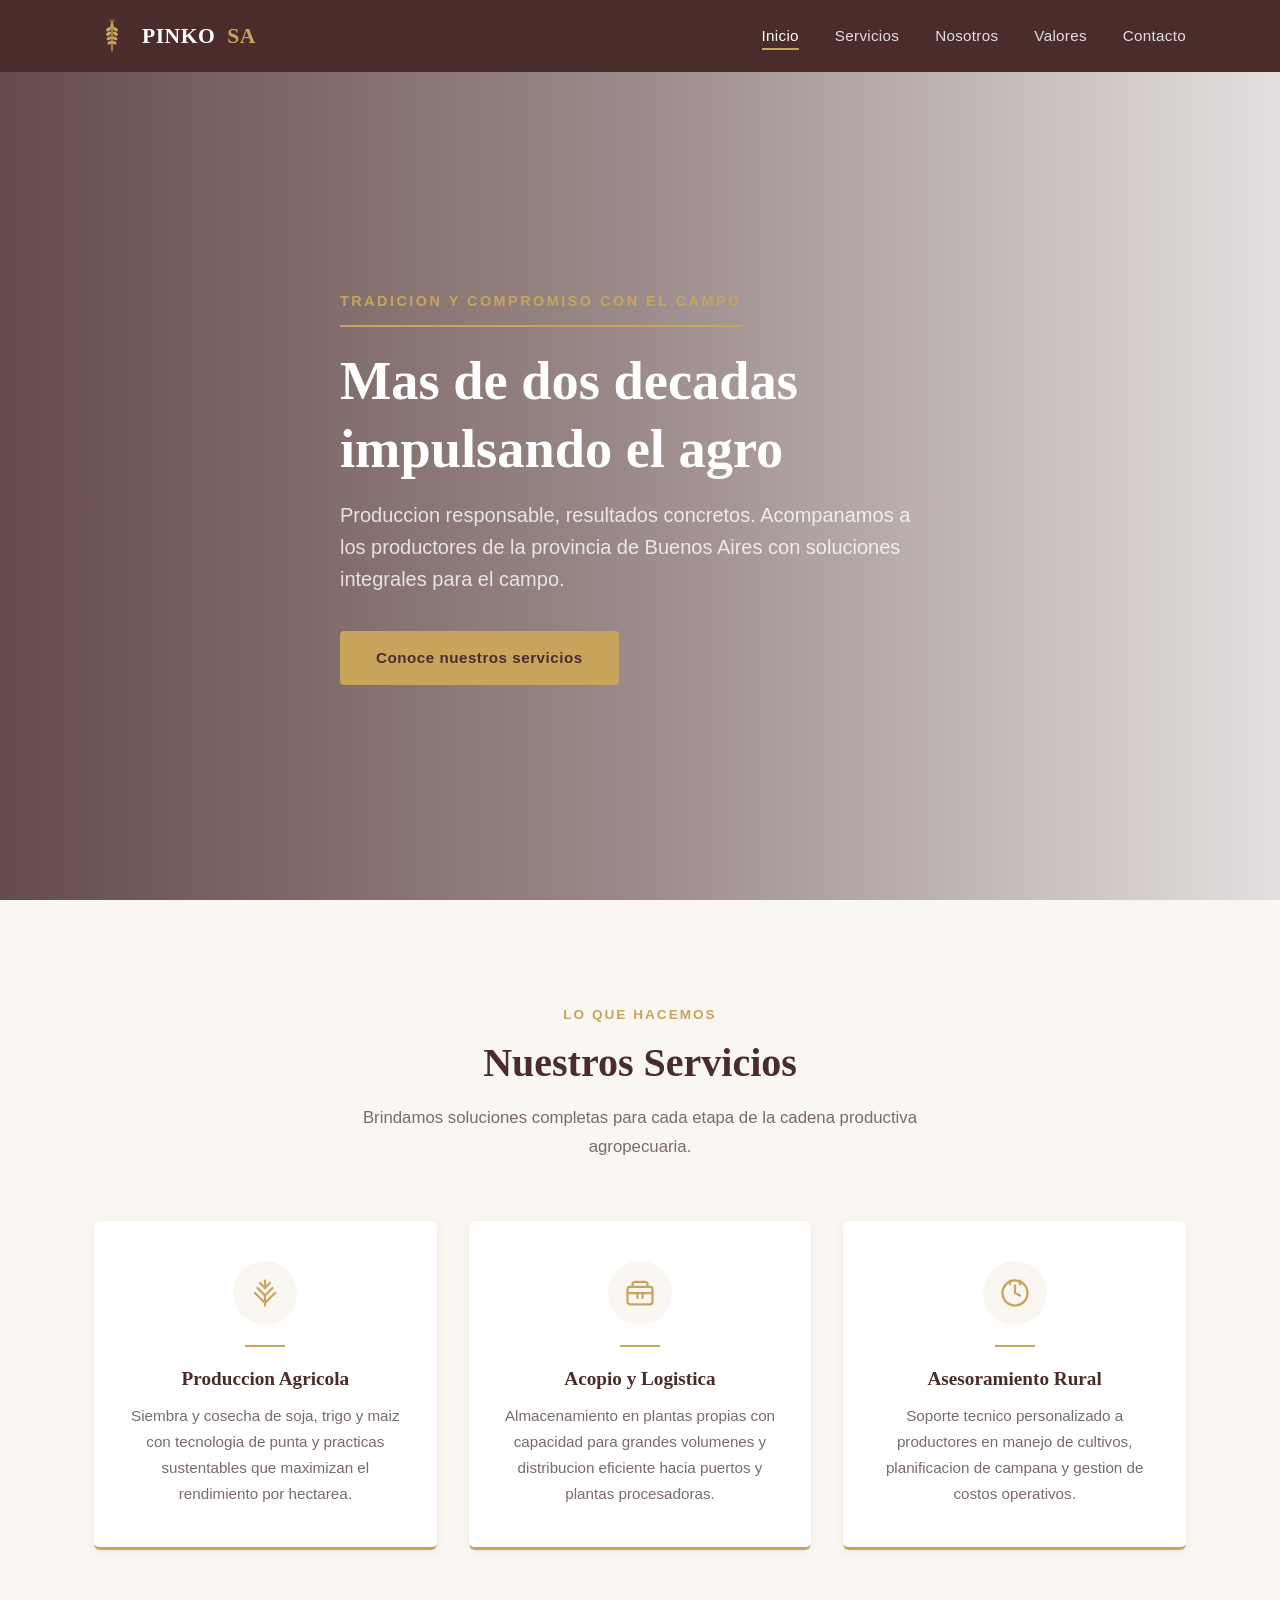
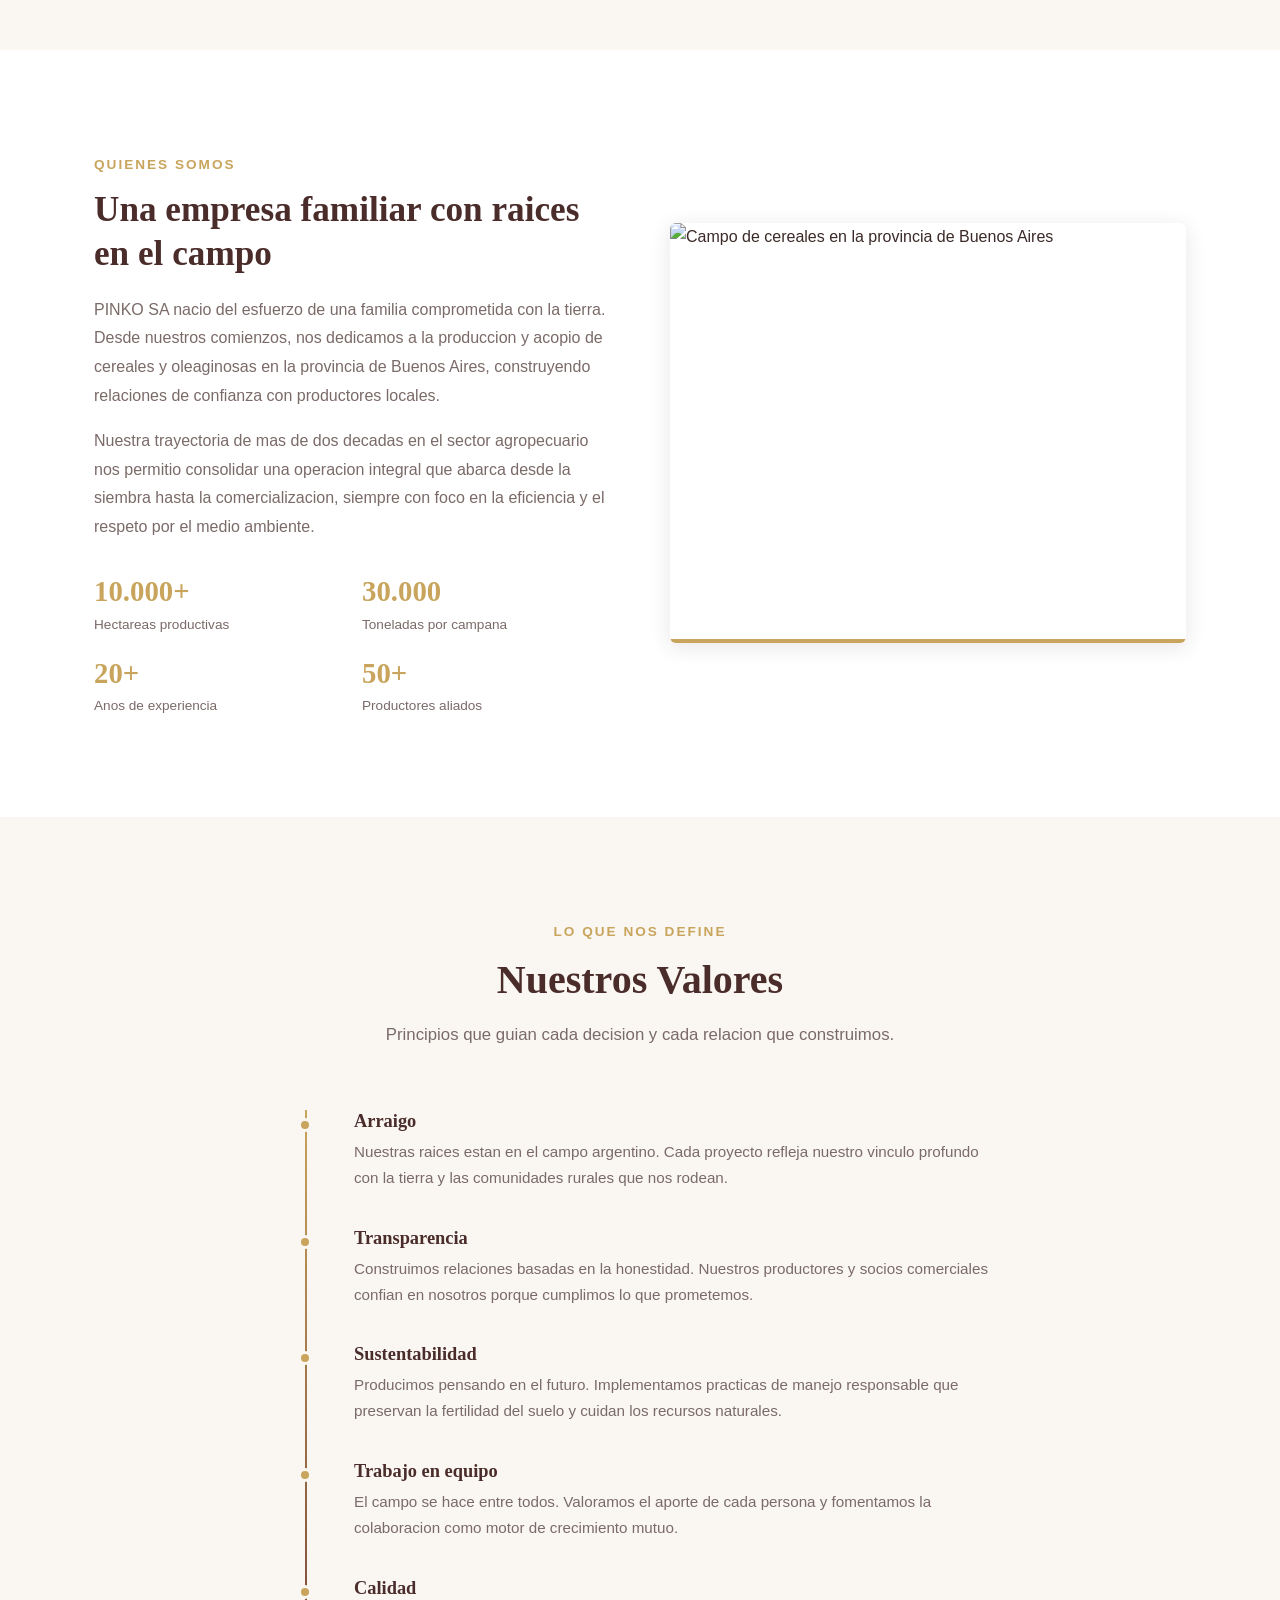
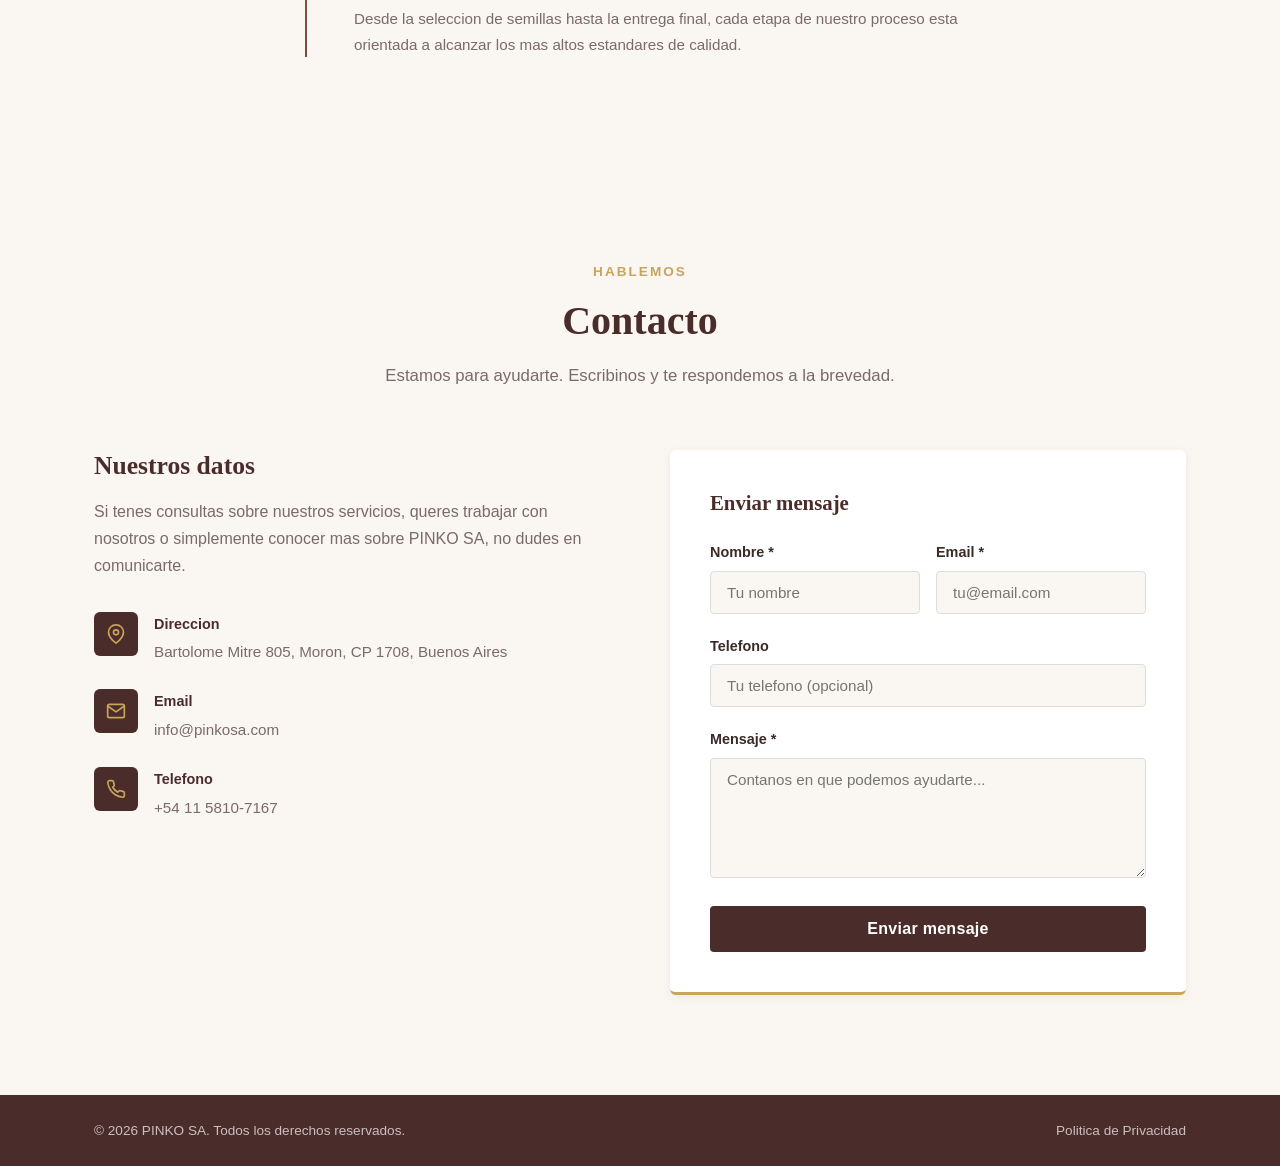
==== index.html @ e92233fa "Add files via upload" ====
<!DOCTYPE html>
<html lang="es">
<head>
  <meta charset="UTF-8">
  <meta name="viewport" content="width=device-width, initial-scale=1.0">
  <meta name="description" content="PINKO SA - Empresa agropecuaria argentina dedicada a la produccion y comercializacion de cereales y oleaginosas en la provincia de Buenos Aires.">
  <meta name="keywords" content="agropecuaria, cereales, oleaginosas, soja, trigo, maiz, acopio, produccion agricola, Buenos Aires">
  <title>PINKO SA | Tradicion y compromiso con el campo</title>
  <link rel="icon" type="image/svg+xml" href="favicon.svg">
  <link rel="stylesheet" href="styles.css">
</head>
<body>

  <!-- ========== NAVBAR ========== -->
  <nav class="navbar" role="navigation" aria-label="Navegacion principal">
    <div class="container">
      <a href="#inicio" class="navbar__logo">
        <img src="favicon.svg" alt="PINKO SA logo" width="36" height="36">
        PINKO<span>SA</span>
      </a>
      <ul class="navbar__links">
        <li><a href="#inicio">Inicio</a></li>
        <li><a href="#servicios">Servicios</a></li>
        <li><a href="#nosotros">Nosotros</a></li>
        <li><a href="#valores">Valores</a></li>
        <li><a href="#contacto">Contacto</a></li>
      </ul>
      <button class="hamburger" aria-label="Menu de navegacion" aria-expanded="false">
        <span></span>
        <span></span>
        <span></span>
      </button>
    </div>
  </nav>

  <!-- ========== HERO ========== -->
  <section class="hero" id="inicio">
    <div class="container">
      <div class="hero__content">
        <span class="hero__tagline">Tradicion y compromiso con el campo</span>
        <h1 class="hero__title">Mas de dos decadas impulsando el agro</h1>
        <p class="hero__subtitle">Produccion responsable, resultados concretos. Acompanamos a los productores de la provincia de Buenos Aires con soluciones integrales para el campo.</p>
        <a href="#servicios" class="hero__btn">Conoce nuestros servicios</a>
      </div>
    </div>
  </section>

  <!-- ========== SERVICIOS ========== -->
  <section class="section section--light" id="servicios">
    <div class="container">
      <div class="section__header">
        <span class="section__label">Lo que hacemos</span>
        <h2 class="section__title">Nuestros Servicios</h2>
        <p class="section__desc">Brindamos soluciones completas para cada etapa de la cadena productiva agropecuaria.</p>
      </div>
      <div class="services__grid">

        <!-- Servicio 1 -->
        <div class="service-card">
          <div class="service-card__icon">
            <svg viewBox="0 0 24 24">
              <path d="M12 2L12 8"/>
              <path d="M8 4C8 4 12 8 12 8C12 8 16 4 16 4"/>
              <path d="M6 8C6 8 12 14 12 14C12 14 18 8 18 8"/>
              <path d="M4 12C4 12 12 20 12 20C12 20 20 12 20 12"/>
              <line x1="12" y1="14" x2="12" y2="22"/>
            </svg>
          </div>
          <div class="service-card__divider"></div>
          <h3 class="service-card__title">Produccion Agricola</h3>
          <p class="service-card__text">Siembra y cosecha de soja, trigo y maiz con tecnologia de punta y practicas sustentables que maximizan el rendimiento por hectarea.</p>
        </div>

        <!-- Servicio 2 -->
        <div class="service-card">
          <div class="service-card__icon">
            <svg viewBox="0 0 24 24">
              <rect x="2" y="7" width="20" height="14" rx="2"/>
              <path d="M6 7V5a2 2 0 012-2h8a2 2 0 012 2v2"/>
              <path d="M2 12h20"/>
              <path d="M10 12v4"/>
              <path d="M14 12v4"/>
            </svg>
          </div>
          <div class="service-card__divider"></div>
          <h3 class="service-card__title">Acopio y Logistica</h3>
          <p class="service-card__text">Almacenamiento en plantas propias con capacidad para grandes volumenes y distribucion eficiente hacia puertos y plantas procesadoras.</p>
        </div>

        <!-- Servicio 3 -->
        <div class="service-card">
          <div class="service-card__icon">
            <svg viewBox="0 0 24 24">
              <circle cx="12" cy="12" r="10"/>
              <path d="M12 6v6l4 2"/>
              <path d="M8 2L8 5"/>
              <path d="M16 2L16 5"/>
            </svg>
          </div>
          <div class="service-card__divider"></div>
          <h3 class="service-card__title">Asesoramiento Rural</h3>
          <p class="service-card__text">Soporte tecnico personalizado a productores en manejo de cultivos, planificacion de campana y gestion de costos operativos.</p>
        </div>

      </div>
    </div>
  </section>

  <!-- ========== SOBRE NOSOTROS ========== -->
  <section class="section" id="nosotros">
    <div class="container">
      <div class="about__grid">
        <div class="about__text">
          <span class="section__label">Quienes somos</span>
          <h3>Una empresa familiar con raices en el campo</h3>
          <p>PINKO SA nacio del esfuerzo de una familia comprometida con la tierra. Desde nuestros comienzos, nos dedicamos a la produccion y acopio de cereales y oleaginosas en la provincia de Buenos Aires, construyendo relaciones de confianza con productores locales.</p>
          <p>Nuestra trayectoria de mas de dos decadas en el sector agropecuario nos permitio consolidar una operacion integral que abarca desde la siembra hasta la comercializacion, siempre con foco en la eficiencia y el respeto por el medio ambiente.</p>
          <div class="about__stats">
            <div class="about__stat">
              <div class="about__stat-number">10.000+</div>
              <div class="about__stat-label">Hectareas productivas</div>
            </div>
            <div class="about__stat">
              <div class="about__stat-number">30.000</div>
              <div class="about__stat-label">Toneladas por campana</div>
            </div>
            <div class="about__stat">
              <div class="about__stat-number">20+</div>
              <div class="about__stat-label">Anos de experiencia</div>
            </div>
            <div class="about__stat">
              <div class="about__stat-number">50+</div>
              <div class="about__stat-label">Productores aliados</div>
            </div>
          </div>
        </div>
        <div class="about__image">
          <img src="https://images.unsplash.com/photo-1625246333195-78d9c38ad449?w=800&q=80" alt="Campo de cereales en la provincia de Buenos Aires" loading="lazy">
        </div>
      </div>
    </div>
  </section>

  <!-- ========== VALORES ========== -->
  <section class="section section--light" id="valores">
    <div class="container">
      <div class="section__header">
        <span class="section__label">Lo que nos define</span>
        <h2 class="section__title">Nuestros Valores</h2>
        <p class="section__desc">Principios que guian cada decision y cada relacion que construimos.</p>
      </div>
      <div class="values__timeline">

        <div class="values__item">
          <h4 class="values__item-title">Arraigo</h4>
          <p class="values__item-text">Nuestras raices estan en el campo argentino. Cada proyecto refleja nuestro vinculo profundo con la tierra y las comunidades rurales que nos rodean.</p>
        </div>

        <div class="values__item">
          <h4 class="values__item-title">Transparencia</h4>
          <p class="values__item-text">Construimos relaciones basadas en la honestidad. Nuestros productores y socios comerciales confian en nosotros porque cumplimos lo que prometemos.</p>
        </div>

        <div class="values__item">
          <h4 class="values__item-title">Sustentabilidad</h4>
          <p class="values__item-text">Producimos pensando en el futuro. Implementamos practicas de manejo responsable que preservan la fertilidad del suelo y cuidan los recursos naturales.</p>
        </div>

        <div class="values__item">
          <h4 class="values__item-title">Trabajo en equipo</h4>
          <p class="values__item-text">El campo se hace entre todos. Valoramos el aporte de cada persona y fomentamos la colaboracion como motor de crecimiento mutuo.</p>
        </div>

        <div class="values__item">
          <h4 class="values__item-title">Calidad</h4>
          <p class="values__item-text">Desde la seleccion de semillas hasta la entrega final, cada etapa de nuestro proceso esta orientada a alcanzar los mas altos estandares de calidad.</p>
        </div>

      </div>
    </div>
  </section>

  <!-- ========== CONTACTO ========== -->
  <section class="section contact" id="contacto">
    <div class="container">
      <div class="section__header">
        <span class="section__label">Hablemos</span>
        <h2 class="section__title">Contacto</h2>
        <p class="section__desc">Estamos para ayudarte. Escribinos y te respondemos a la brevedad.</p>
      </div>
      <div class="contact__grid">

        <!-- Info de contacto -->
        <div class="contact__info fade-in">
          <h3>Nuestros datos</h3>
          <p>Si tenes consultas sobre nuestros servicios, queres trabajar con nosotros o simplemente conocer mas sobre PINKO SA, no dudes en comunicarte.</p>

          <div class="contact__detail">
            <div class="contact__detail-icon">
              <svg viewBox="0 0 24 24">
                <path d="M21 10c0 7-9 13-9 13S3 17 3 10a9 9 0 0118 0z"/>
                <circle cx="12" cy="10" r="3"/>
              </svg>
            </div>
            <div class="contact__detail-text">
              <strong>Direccion</strong>
              <span>Bartolome Mitre 805, Moron, CP 1708, Buenos Aires</span>
            </div>
          </div>

          <div class="contact__detail">
            <div class="contact__detail-icon">
              <svg viewBox="0 0 24 24">
                <path d="M4 4h16c1.1 0 2 .9 2 2v12c0 1.1-.9 2-2 2H4c-1.1 0-2-.9-2-2V6c0-1.1.9-2 2-2z"/>
                <polyline points="22,6 12,13 2,6"/>
              </svg>
            </div>
            <div class="contact__detail-text">
              <strong>Email</strong>
              <a href="mailto:info@pinkosa.com">info@pinkosa.com</a>
            </div>
          </div>

          <div class="contact__detail">
            <div class="contact__detail-icon">
              <svg viewBox="0 0 24 24">
                <path d="M22 16.92v3a2 2 0 01-2.18 2 19.79 19.79 0 01-8.63-3.07 19.5 19.5 0 01-6-6 19.79 19.79 0 01-3.07-8.67A2 2 0 014.11 2h3a2 2 0 012 1.72c.127.96.361 1.903.7 2.81a2 2 0 01-.45 2.11L8.09 9.91a16 16 0 006 6l1.27-1.27a2 2 0 012.11-.45c.907.339 1.85.573 2.81.7A2 2 0 0122 16.92z"/>
              </svg>
            </div>
            <div class="contact__detail-text">
              <strong>Telefono</strong>
              <a href="tel:+541158107167">+54 11 5810-7167</a>
            </div>
          </div>
        </div>

        <!-- Formulario -->
        <div class="contact__form-wrapper fade-in">
          <h3>Enviar mensaje</h3>
          <form id="contactForm" novalidate>
            <div class="form__row">
              <div class="form__group">
                <label for="nombre">Nombre *</label>
                <input type="text" id="nombre" name="nombre" placeholder="Tu nombre" required>
              </div>
              <div class="form__group">
                <label for="email">Email *</label>
                <input type="email" id="email" name="email" placeholder="tu@email.com" required>
              </div>
            </div>
            <div class="form__group">
              <label for="telefono">Telefono</label>
              <input type="tel" id="telefono" name="telefono" placeholder="Tu telefono (opcional)">
            </div>
            <div class="form__group">
              <label for="mensaje">Mensaje *</label>
              <textarea id="mensaje" name="mensaje" placeholder="Contanos en que podemos ayudarte..." required></textarea>
            </div>
            <button type="submit" class="form__submit">Enviar mensaje</button>
          </form>
        </div>

      </div>
    </div>
  </section>

  <!-- ========== FOOTER ========== -->
  <footer class="footer">
    <div class="container">
      <p class="footer__copy">&copy; 2026 PINKO SA. Todos los derechos reservados.</p>
      <a href="politica-privacidad.html" class="footer__link">Politica de Privacidad</a>
    </div>
  </footer>

  <script src="script.js"></script>
</body>
</html>
---- styles.css ----
/* =============================================
   PINKO SA - Estilos principales
   Empresa agropecuaria argentina
   ============================================= */

/* --- Variables y Reset --- */
:root {
  --primary: #4a2c2a;
  --secondary: #7a4a3a;
  --accent: #c8a45c;
  --accent-hover: #d4b76a;
  --bg-light: #faf7f2;
  --bg-white: #ffffff;
  --text-dark: #3a2a28;
  --text-gray: #7a6a68;
  --radius: 6px;
  --radius-btn: 4px;
  --shadow-sm: 0 2px 8px rgba(74, 44, 42, 0.08);
  --shadow-md: 0 4px 20px rgba(74, 44, 42, 0.12);
  --shadow-lg: 0 8px 32px rgba(74, 44, 42, 0.16);
  --transition: 0.3s ease;
}

*,
*::before,
*::after {
  margin: 0;
  padding: 0;
  box-sizing: border-box;
}

html {
  scroll-behavior: smooth;
  font-size: 16px;
}

body {
  font-family: 'Segoe UI', Tahoma, Geneva, Verdana, sans-serif;
  color: var(--text-dark);
  background: var(--bg-white);
  line-height: 1.7;
  overflow-x: hidden;
}

h1, h2, h3, h4, h5, h6 {
  font-family: Georgia, 'Times New Roman', Times, serif;
  font-weight: 700;
  line-height: 1.25;
}

a {
  text-decoration: none;
  color: inherit;
  transition: color var(--transition);
}

ul {
  list-style: none;
}

img {
  max-width: 100%;
  height: auto;
  display: block;
}

.container {
  max-width: 1140px;
  margin: 0 auto;
  padding: 0 24px;
}

/* --- Navbar --- */
.navbar {
  position: fixed;
  top: 0;
  left: 0;
  width: 100%;
  z-index: 1000;
  background: var(--primary);
  padding: 0 0;
  transition: box-shadow var(--transition), padding var(--transition);
}

.navbar.scrolled {
  box-shadow: var(--shadow-md);
  padding: 0;
}

.navbar .container {
  display: flex;
  align-items: center;
  justify-content: space-between;
  height: 72px;
}

.navbar__logo {
  display: flex;
  align-items: center;
  gap: 12px;
  font-family: Georgia, 'Times New Roman', Times, serif;
  font-size: 1.35rem;
  font-weight: 700;
  color: #fff;
  letter-spacing: 0.5px;
}

.navbar__logo img {
  width: 36px;
  height: 36px;
}

.navbar__logo span {
  color: var(--accent);
}

.navbar__links {
  display: flex;
  align-items: center;
  gap: 36px;
}

.navbar__links a {
  color: rgba(255, 255, 255, 0.85);
  font-size: 0.95rem;
  font-weight: 500;
  letter-spacing: 0.3px;
  position: relative;
  padding: 4px 0;
  transition: color var(--transition);
}

.navbar__links a::after {
  content: '';
  position: absolute;
  bottom: -2px;
  left: 0;
  width: 0;
  height: 2px;
  background: var(--accent);
  transition: width var(--transition);
}

.navbar__links a:hover,
.navbar__links a.active {
  color: #fff;
}

.navbar__links a:hover::after,
.navbar__links a.active::after {
  width: 100%;
}

.hamburger {
  display: none;
  flex-direction: column;
  gap: 5px;
  cursor: pointer;
  padding: 8px;
  background: none;
  border: none;
}

.hamburger span {
  display: block;
  width: 26px;
  height: 2.5px;
  background: #fff;
  border-radius: 2px;
  transition: transform var(--transition), opacity var(--transition);
}

.hamburger.active span:nth-child(1) {
  transform: rotate(45deg) translate(5px, 5px);
}

.hamburger.active span:nth-child(2) {
  opacity: 0;
}

.hamburger.active span:nth-child(3) {
  transform: rotate(-45deg) translate(6px, -6px);
}

/* --- Hero --- */
.hero {
  position: relative;
  min-height: 100vh;
  display: flex;
  align-items: center;
  background-image: url('https://images.unsplash.com/photo-1500382017468-9049fed747ef?w=1920&q=80');
  background-size: cover;
  background-position: center;
  background-repeat: no-repeat;
}

.hero::before {
  content: '';
  position: absolute;
  inset: 0;
  background: linear-gradient(
    to right,
    rgba(74, 44, 42, 0.85) 0%,
    rgba(74, 44, 42, 0.55) 50%,
    rgba(74, 44, 42, 0.15) 100%
  );
}

.hero__content {
  position: relative;
  z-index: 2;
  max-width: 600px;
  padding-top: 72px;
}

.hero__tagline {
  display: inline-block;
  font-size: 0.9rem;
  font-weight: 600;
  color: var(--accent);
  text-transform: uppercase;
  letter-spacing: 2.5px;
  margin-bottom: 20px;
  padding-bottom: 12px;
  border-bottom: 2px solid var(--accent);
}

.hero__title {
  font-size: clamp(2.2rem, 5vw, 3.4rem);
  color: #fff;
  margin-bottom: 16px;
}

.hero__subtitle {
  font-size: clamp(1.05rem, 2vw, 1.25rem);
  color: rgba(255, 255, 255, 0.8);
  margin-bottom: 36px;
  font-weight: 400;
  line-height: 1.6;
}

.hero__btn {
  display: inline-block;
  padding: 14px 36px;
  background: var(--accent);
  color: var(--primary);
  font-weight: 700;
  font-size: 0.95rem;
  border-radius: var(--radius-btn);
  letter-spacing: 0.5px;
  transition: background var(--transition), transform var(--transition);
}

.hero__btn:hover {
  background: var(--accent-hover);
  transform: translateY(-2px);
}

/* --- Section common --- */
.section {
  padding: 100px 0;
}

.section--light {
  background: var(--bg-light);
}

.section__header {
  text-align: center;
  margin-bottom: 60px;
}

.section__label {
  display: inline-block;
  font-size: 0.85rem;
  font-weight: 600;
  color: var(--accent);
  text-transform: uppercase;
  letter-spacing: 2px;
  margin-bottom: 12px;
}

.section__title {
  font-size: clamp(1.8rem, 3.5vw, 2.5rem);
  color: var(--primary);
  margin-bottom: 16px;
}

.section__desc {
  max-width: 600px;
  margin: 0 auto;
  color: var(--text-gray);
  font-size: 1.05rem;
}

/* --- Servicios (3 columnas) --- */
.services__grid {
  display: grid;
  grid-template-columns: repeat(3, 1fr);
  gap: 32px;
}

.service-card {
  background: var(--bg-white);
  padding: 40px 32px;
  border-radius: var(--radius);
  border-bottom: 3px solid var(--accent);
  box-shadow: var(--shadow-sm);
  text-align: center;
  transition: transform var(--transition), box-shadow var(--transition);
  opacity: 0;
  transform: translateY(30px);
}

.service-card.visible {
  opacity: 1;
  transform: translateY(0);
  transition: opacity 0.6s ease, transform 0.6s ease, box-shadow var(--transition);
}

.service-card:nth-child(2).visible {
  transition-delay: 0.15s;
}

.service-card:nth-child(3).visible {
  transition-delay: 0.3s;
}

.service-card:hover {
  transform: translateY(-6px);
  box-shadow: var(--shadow-lg);
}

.service-card__icon {
  width: 64px;
  height: 64px;
  margin: 0 auto 20px;
  display: flex;
  align-items: center;
  justify-content: center;
  background: var(--bg-light);
  border-radius: 50%;
  color: var(--accent);
}

.service-card__icon svg {
  width: 30px;
  height: 30px;
  stroke: var(--accent);
  fill: none;
  stroke-width: 1.8;
  stroke-linecap: round;
  stroke-linejoin: round;
}

.service-card__divider {
  width: 40px;
  height: 2px;
  background: var(--accent);
  margin: 0 auto 20px;
}

.service-card__title {
  font-size: 1.2rem;
  color: var(--primary);
  margin-bottom: 12px;
}

.service-card__text {
  color: var(--text-gray);
  font-size: 0.95rem;
  line-height: 1.7;
}

/* --- Sobre Nosotros (2 columnas) --- */
.about__grid {
  display: grid;
  grid-template-columns: 1fr 1fr;
  gap: 60px;
  align-items: center;
}

.about__text h3 {
  font-size: clamp(1.6rem, 3vw, 2.2rem);
  color: var(--primary);
  margin-bottom: 20px;
}

.about__text p {
  color: var(--text-gray);
  margin-bottom: 16px;
  font-size: 1rem;
  line-height: 1.8;
}

.about__stats {
  display: grid;
  grid-template-columns: 1fr 1fr;
  gap: 20px;
  margin-top: 32px;
}

.about__stat {
  opacity: 0;
  transform: translateY(20px);
}

.about__stat.visible {
  opacity: 1;
  transform: translateY(0);
  transition: opacity 0.5s ease, transform 0.5s ease;
}

.about__stat-number {
  font-family: Georgia, 'Times New Roman', Times, serif;
  font-size: 1.8rem;
  font-weight: 700;
  color: var(--accent);
  line-height: 1.2;
}

.about__stat-label {
  font-size: 0.85rem;
  color: var(--text-gray);
  margin-top: 4px;
}

.about__image {
  position: relative;
  border-radius: var(--radius);
  overflow: hidden;
  box-shadow: var(--shadow-md);
  opacity: 0;
  transform: translateX(30px);
}

.about__image.visible {
  opacity: 1;
  transform: translateX(0);
  transition: opacity 0.7s ease, transform 0.7s ease;
}

.about__image img {
  width: 100%;
  height: 420px;
  object-fit: cover;
}

.about__image::after {
  content: '';
  position: absolute;
  bottom: 0;
  left: 0;
  right: 0;
  height: 4px;
  background: var(--accent);
}

/* --- Valores (timeline vertical) --- */
.values__timeline {
  position: relative;
  max-width: 700px;
  margin: 0 auto;
  padding-left: 40px;
}

.values__timeline::before {
  content: '';
  position: absolute;
  left: 15px;
  top: 0;
  bottom: 0;
  width: 2px;
  background: linear-gradient(to bottom, var(--accent), var(--secondary));
}

.values__item {
  position: relative;
  margin-bottom: 36px;
  padding-left: 24px;
  opacity: 0;
  transform: translateX(-20px);
}

.values__item.visible {
  opacity: 1;
  transform: translateX(0);
  transition: opacity 0.5s ease, transform 0.5s ease;
}

.values__item:last-child {
  margin-bottom: 0;
}

.values__item::before {
  content: '';
  position: absolute;
  left: -32px;
  top: 8px;
  width: 14px;
  height: 14px;
  background: var(--accent);
  border: 3px solid var(--bg-light);
  border-radius: 50%;
  z-index: 1;
}

.values__item-title {
  font-size: 1.15rem;
  color: var(--primary);
  margin-bottom: 6px;
}

.values__item-text {
  color: var(--text-gray);
  font-size: 0.95rem;
  line-height: 1.7;
}

/* --- Contacto (2 columnas: info + form) --- */
.contact {
  background: var(--bg-light);
}

.contact__grid {
  display: grid;
  grid-template-columns: 1fr 1fr;
  gap: 60px;
  align-items: start;
}

.contact__info h3 {
  font-size: 1.6rem;
  color: var(--primary);
  margin-bottom: 16px;
}

.contact__info > p {
  color: var(--text-gray);
  margin-bottom: 32px;
  line-height: 1.7;
}

.contact__detail {
  display: flex;
  align-items: flex-start;
  gap: 16px;
  margin-bottom: 24px;
}

.contact__detail-icon {
  flex-shrink: 0;
  width: 44px;
  height: 44px;
  display: flex;
  align-items: center;
  justify-content: center;
  background: var(--primary);
  border-radius: var(--radius);
  color: var(--accent);
}

.contact__detail-icon svg {
  width: 20px;
  height: 20px;
  stroke: var(--accent);
  fill: none;
  stroke-width: 2;
  stroke-linecap: round;
  stroke-linejoin: round;
}

.contact__detail-text strong {
  display: block;
  font-size: 0.9rem;
  color: var(--primary);
  margin-bottom: 2px;
}

.contact__detail-text span,
.contact__detail-text a {
  font-size: 0.95rem;
  color: var(--text-gray);
}

.contact__detail-text a:hover {
  color: var(--accent);
}

.contact__form-wrapper {
  background: var(--bg-white);
  padding: 40px;
  border-radius: var(--radius);
  box-shadow: var(--shadow-sm);
  border-bottom: 3px solid var(--accent);
}

.contact__form-wrapper h3 {
  font-size: 1.3rem;
  color: var(--primary);
  margin-bottom: 24px;
}

.form__group {
  margin-bottom: 20px;
}

.form__group label {
  display: block;
  font-size: 0.9rem;
  font-weight: 600;
  color: var(--text-dark);
  margin-bottom: 6px;
}

.form__group input,
.form__group textarea {
  width: 100%;
  padding: 12px 16px;
  border: 1px solid #ddd;
  border-radius: var(--radius-btn);
  font-family: inherit;
  font-size: 0.95rem;
  color: var(--text-dark);
  background: var(--bg-light);
  transition: border-color var(--transition), box-shadow var(--transition);
}

.form__group input:focus,
.form__group textarea:focus {
  outline: none;
  border-color: var(--accent);
  box-shadow: 0 0 0 3px rgba(200, 164, 92, 0.15);
}

.form__group textarea {
  resize: vertical;
  min-height: 120px;
}

.form__row {
  display: grid;
  grid-template-columns: 1fr 1fr;
  gap: 16px;
}

.form__submit {
  display: inline-block;
  width: 100%;
  padding: 14px 32px;
  background: var(--primary);
  color: #fff;
  border: none;
  border-radius: var(--radius-btn);
  font-family: inherit;
  font-size: 1rem;
  font-weight: 600;
  cursor: pointer;
  letter-spacing: 0.3px;
  transition: background var(--transition), transform var(--transition);
}

.form__submit:hover {
  background: var(--secondary);
  transform: translateY(-2px);
}

.form__message {
  margin-top: 16px;
  padding: 12px 16px;
  border-radius: var(--radius-btn);
  font-size: 0.9rem;
  display: none;
}

.form__message--success {
  display: block;
  background: #e8f5e9;
  color: #2e7d32;
  border: 1px solid #c8e6c9;
}

.form__message--error {
  display: block;
  background: #fbe9e7;
  color: #c62828;
  border: 1px solid #ffccbc;
}

/* --- Footer --- */
.footer {
  background: var(--primary);
  padding: 24px 0;
}

.footer .container {
  display: flex;
  align-items: center;
  justify-content: space-between;
}

.footer__copy {
  color: rgba(255, 255, 255, 0.7);
  font-size: 0.85rem;
}

.footer__link {
  color: rgba(255, 255, 255, 0.7);
  font-size: 0.85rem;
  transition: color var(--transition);
}

.footer__link:hover {
  color: var(--accent);
}

/* --- Animations --- */
.fade-in {
  opacity: 0;
  transform: translateY(25px);
  transition: opacity 0.6s ease, transform 0.6s ease;
}

.fade-in.visible {
  opacity: 1;
  transform: translateY(0);
}

/* --- Responsive --- */
@media (max-width: 992px) {
  .services__grid {
    grid-template-columns: repeat(2, 1fr);
  }

  .about__grid {
    grid-template-columns: 1fr;
    gap: 40px;
  }

  .about__image {
    order: -1;
  }

  .about__image img {
    height: 320px;
  }

  .contact__grid {
    grid-template-columns: 1fr;
    gap: 40px;
  }
}

@media (max-width: 768px) {
  .navbar__links {
    position: fixed;
    top: 72px;
    left: 0;
    width: 100%;
    background: var(--primary);
    flex-direction: column;
    align-items: center;
    gap: 0;
    padding: 0;
    max-height: 0;
    overflow: hidden;
    transition: max-height 0.4s ease, padding 0.3s ease;
    box-shadow: var(--shadow-md);
  }

  .navbar__links.open {
    max-height: 300px;
    padding: 16px 0;
  }

  .navbar__links a {
    display: block;
    padding: 14px 24px;
    width: 100%;
    text-align: center;
    font-size: 1rem;
  }

  .navbar__links a::after {
    display: none;
  }

  .hamburger {
    display: flex;
  }

  .hero__content {
    padding-top: 100px;
    padding-right: 16px;
  }

  .hero__title {
    font-size: 2rem;
  }

  .services__grid {
    grid-template-columns: 1fr;
    gap: 24px;
  }

  .about__stats {
    grid-template-columns: 1fr 1fr;
    gap: 16px;
  }

  .values__timeline {
    padding-left: 32px;
  }

  .form__row {
    grid-template-columns: 1fr;
  }

  .footer .container {
    flex-direction: column;
    gap: 8px;
    text-align: center;
  }

  .section {
    padding: 70px 0;
  }
}

@media (max-width: 480px) {
  .hero {
    min-height: 90vh;
  }

  .about__stats {
    grid-template-columns: 1fr;
  }

  .contact__form-wrapper {
    padding: 24px;
  }
}
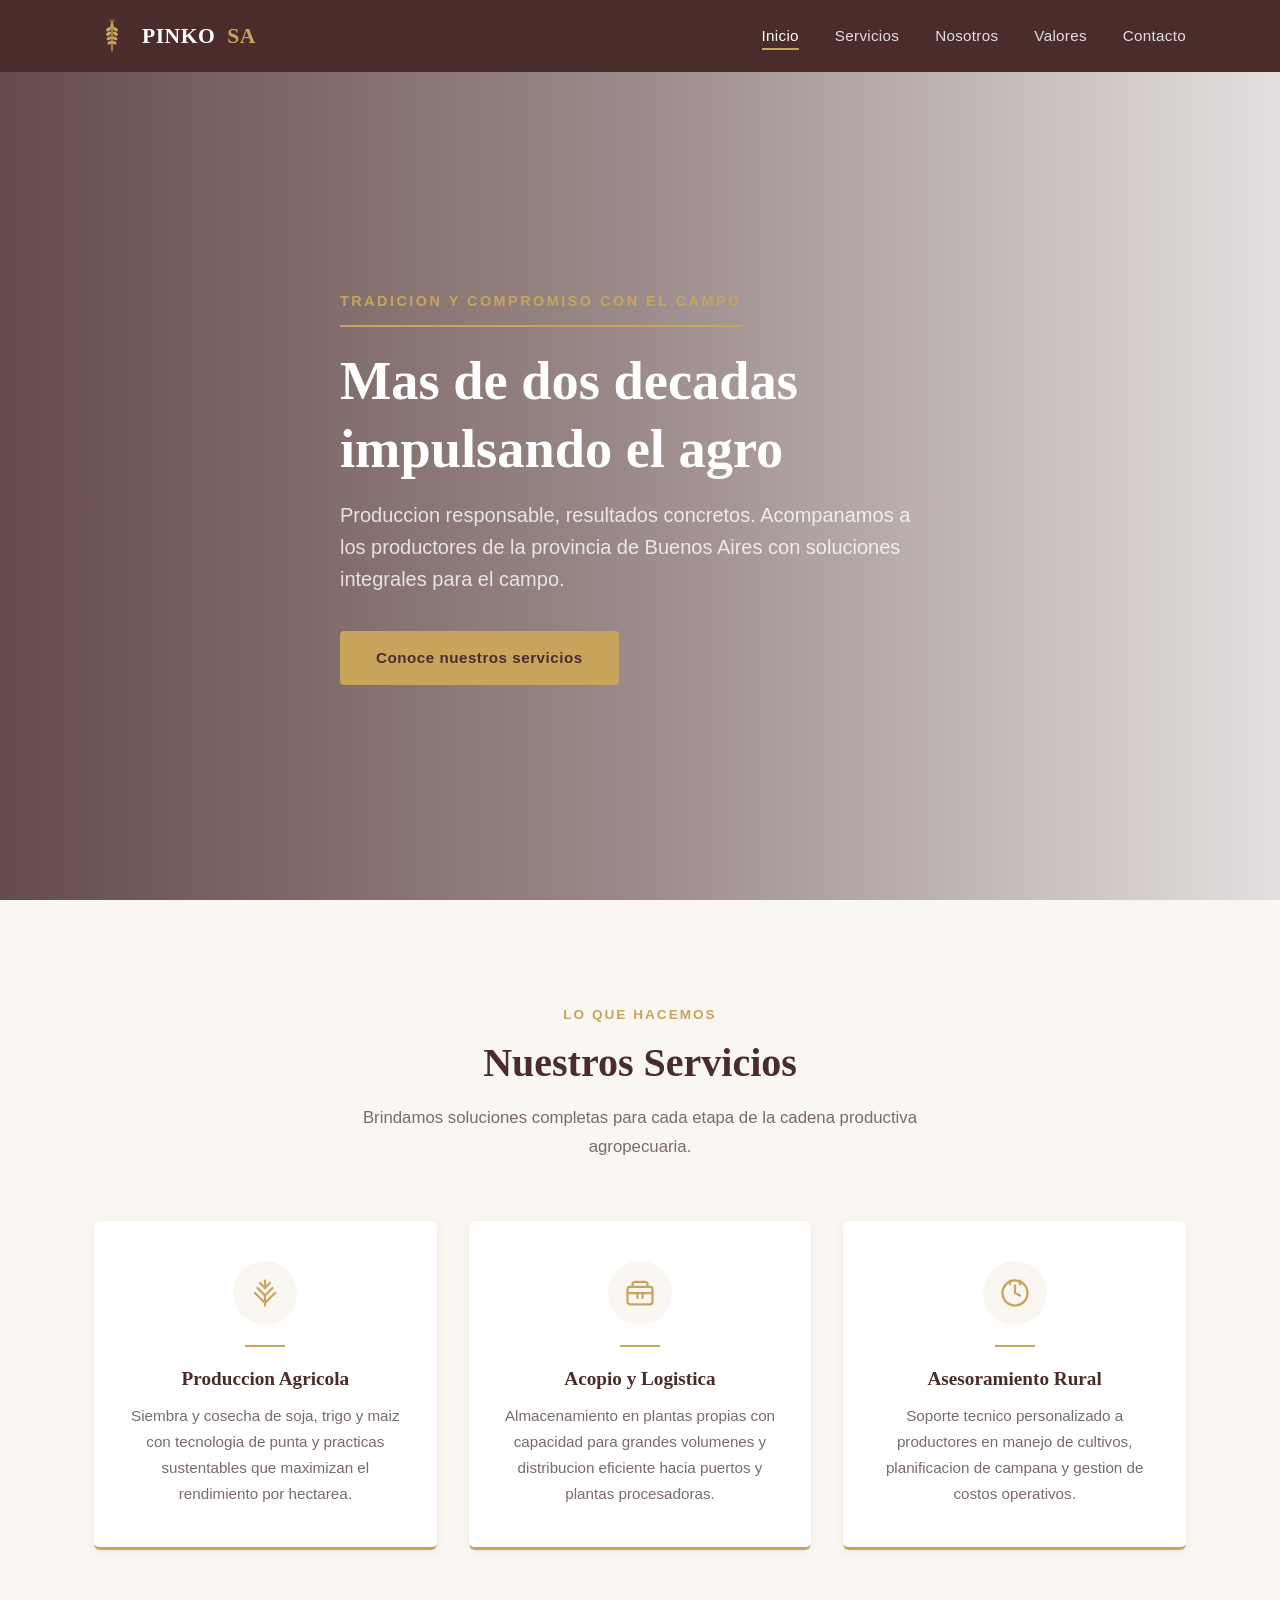
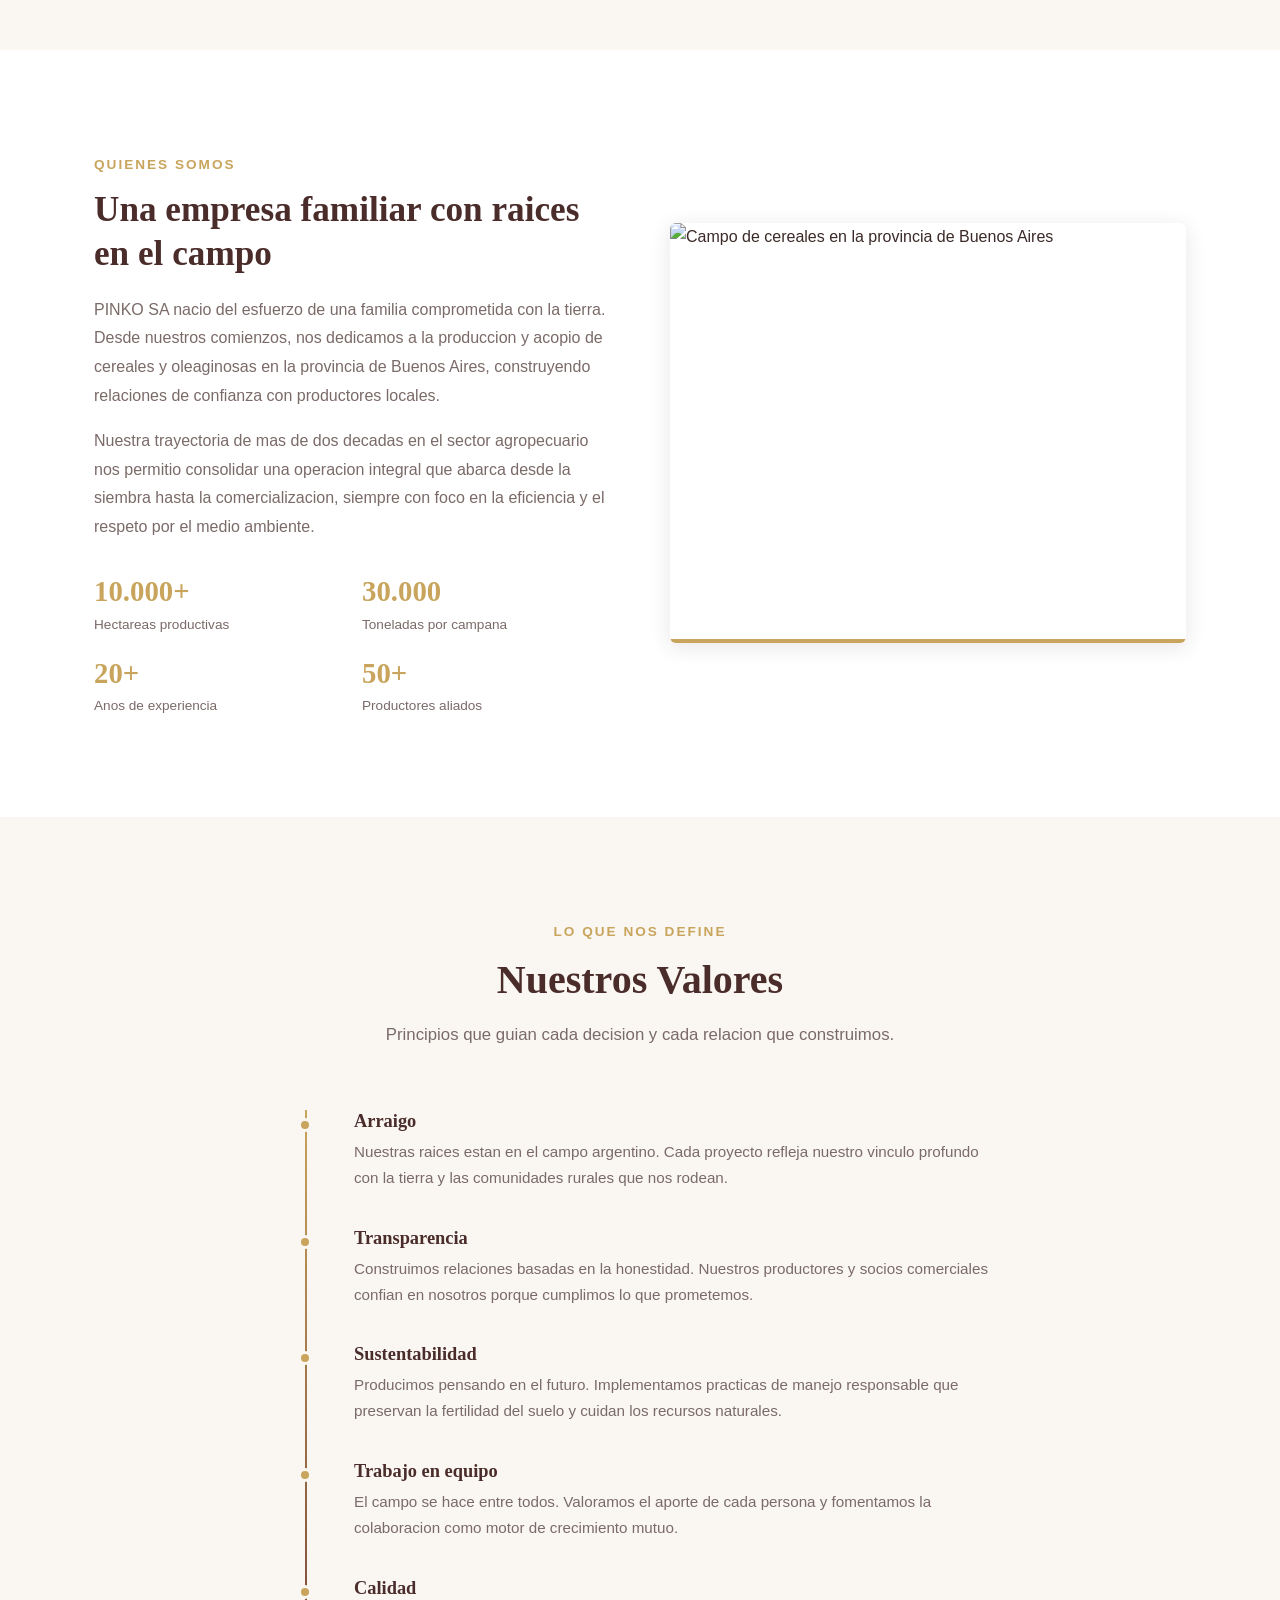
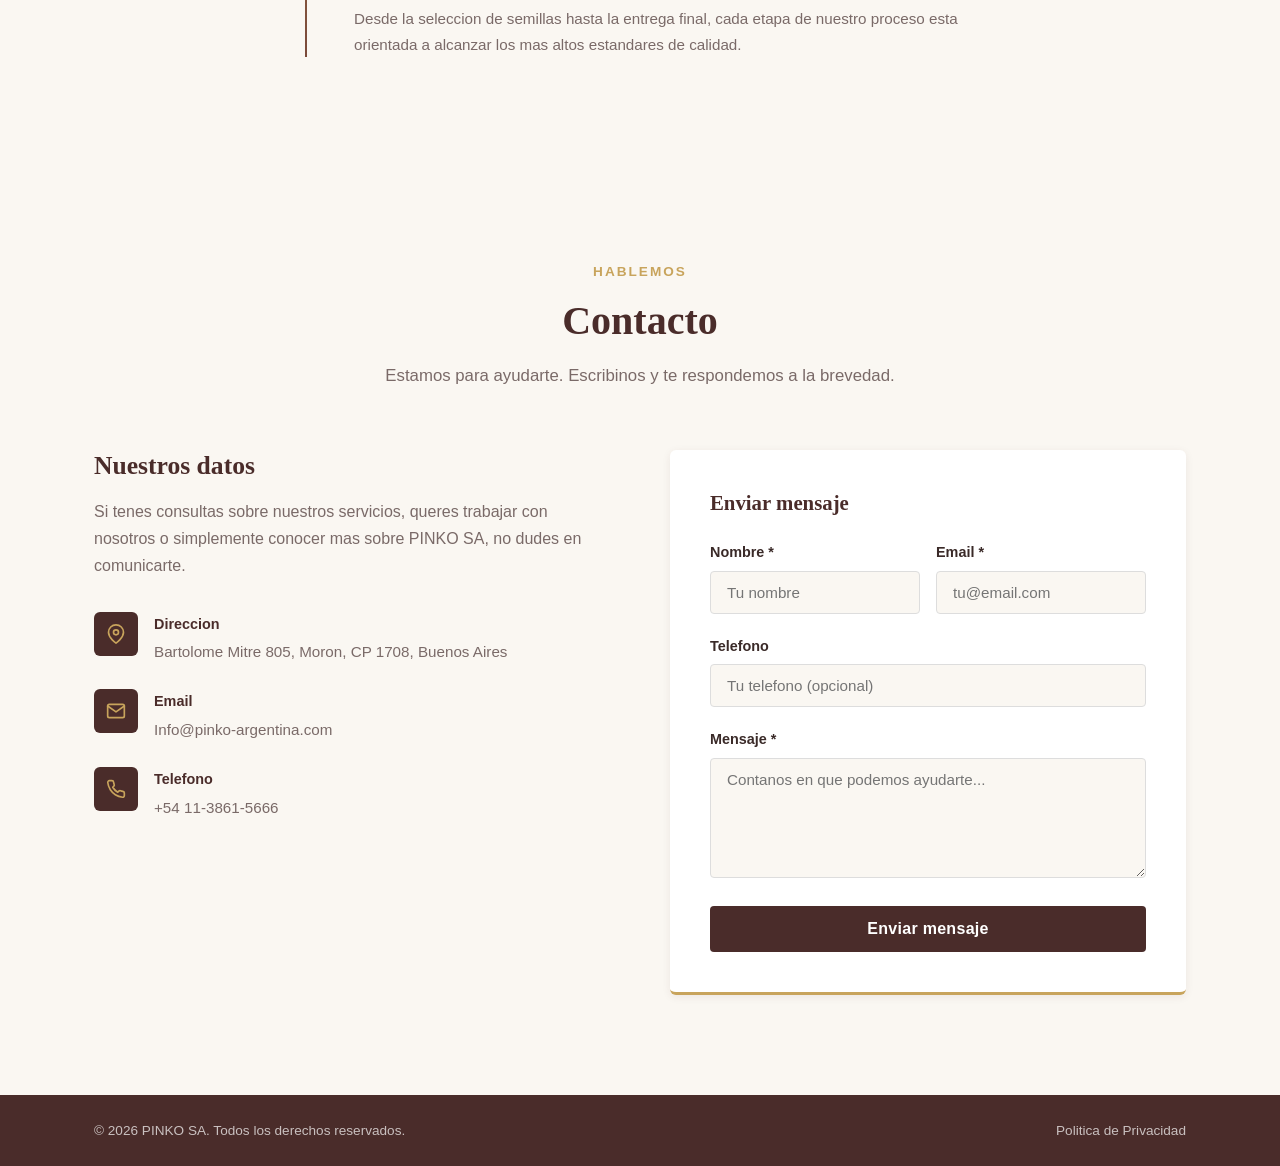
==== commit 6cc5b7f1: "Add files via upload" ====
--- a/index.html
+++ b/index.html
@@ -217,7 +217,7 @@
             </div>
             <div class="contact__detail-text">
               <strong>Email</strong>
-              <a href="mailto:info@pinkosa.com">info@pinkosa.com</a>
+              <a href="mailto:Info@pinko-argentina.com">Info@pinko-argentina.com</a>
             </div>
           </div>
 
@@ -229,7 +229,7 @@
             </div>
             <div class="contact__detail-text">
               <strong>Telefono</strong>
-              <a href="tel:+541158107167">+54 11 5810-7167</a>
+              <a href="tel:+541138615666">+54 11-3861-5666</a>
             </div>
           </div>
         </div>
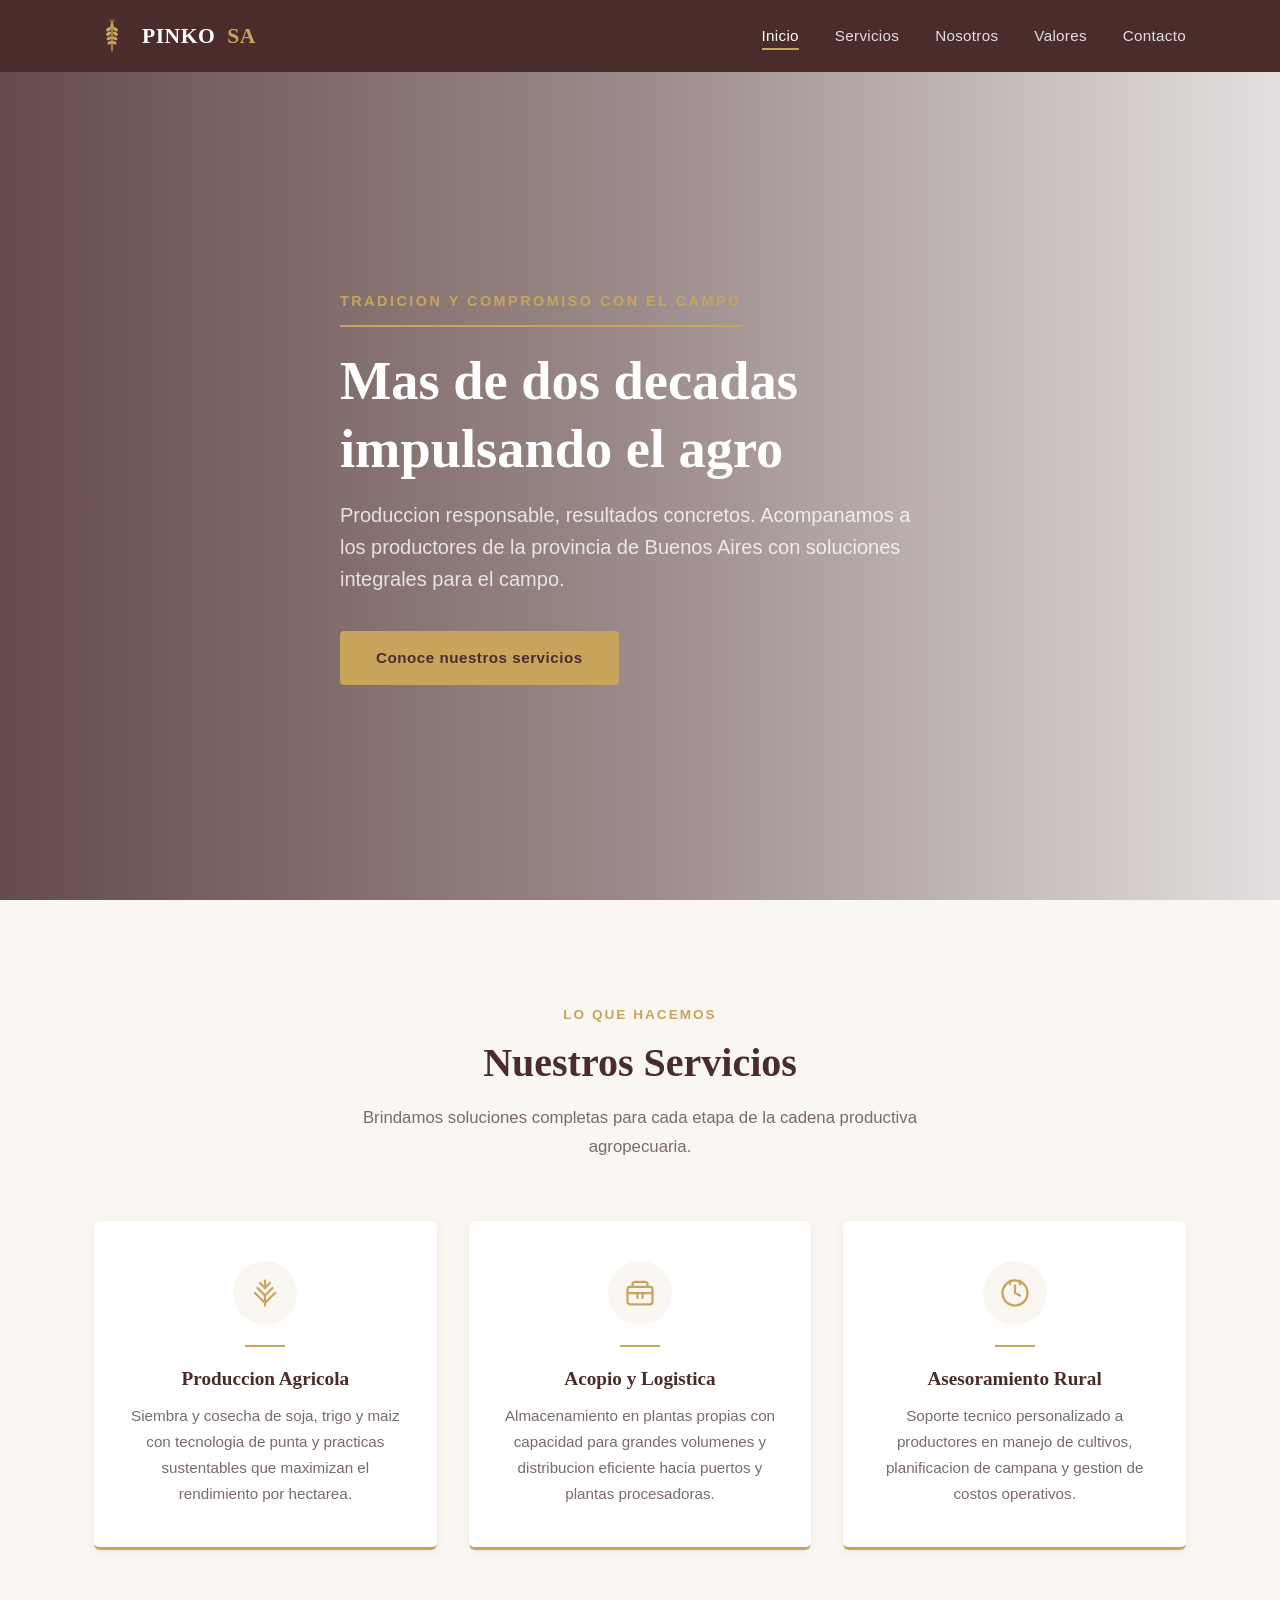
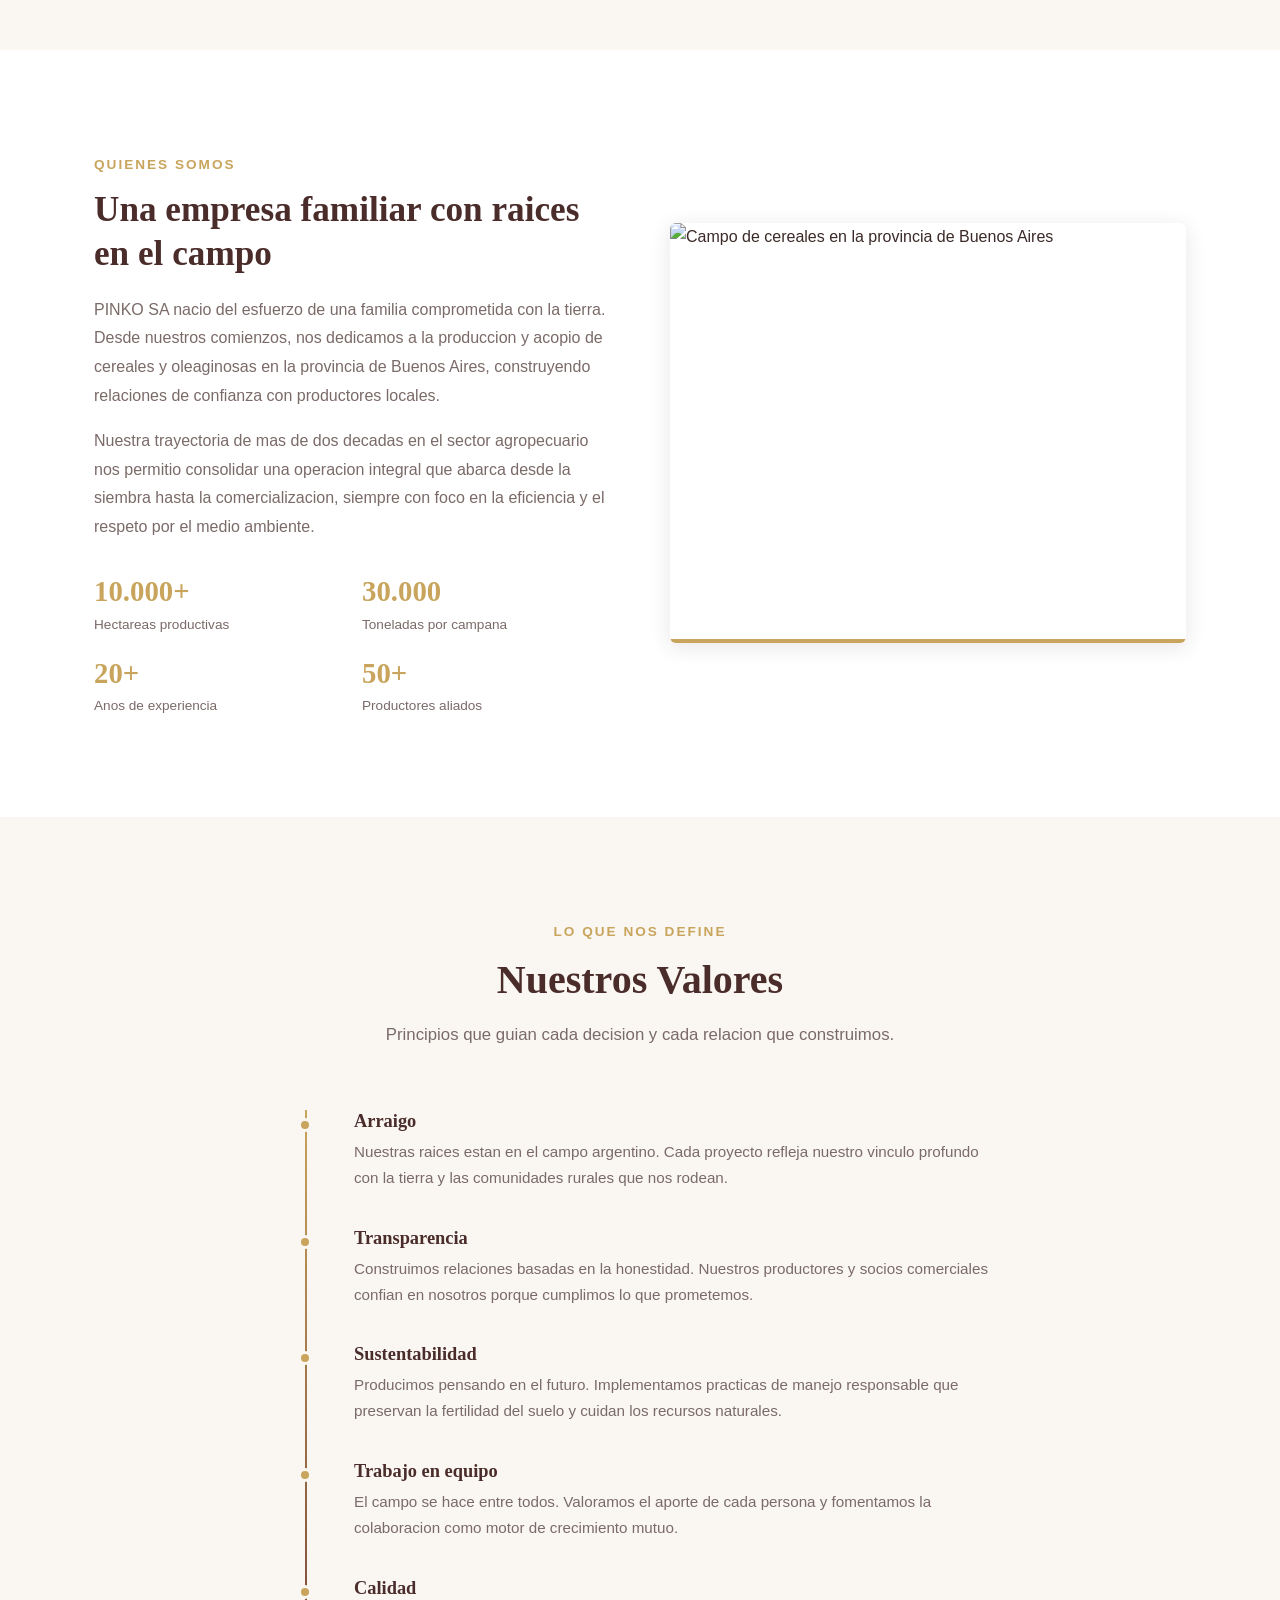
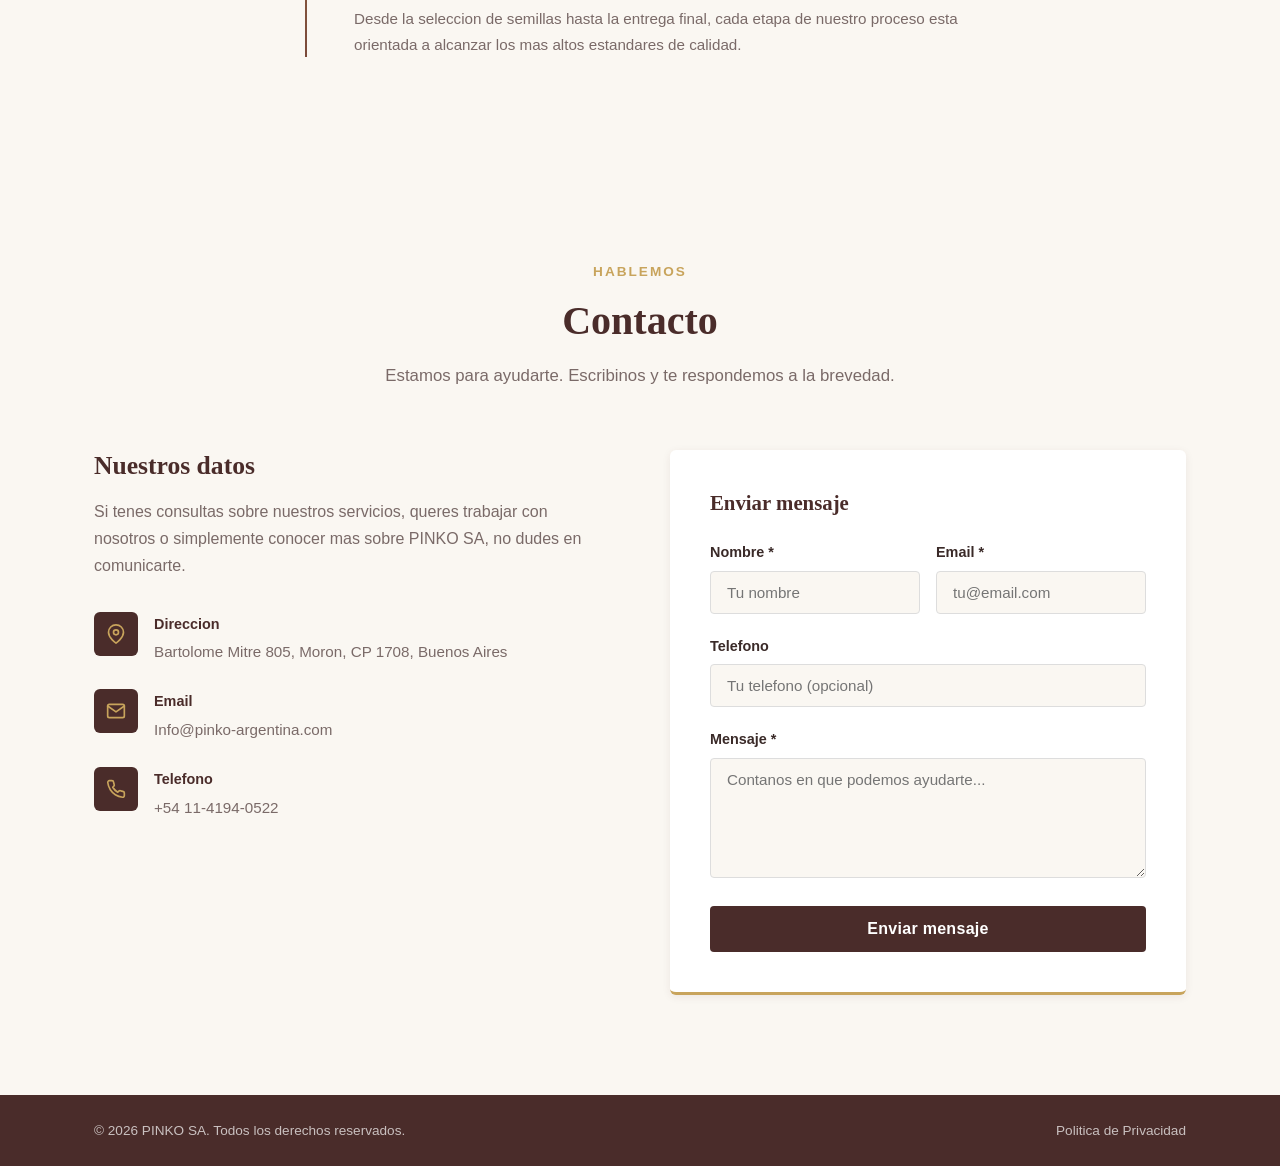
==== commit 502813ea: "Update index.html" ====
--- a/index.html
+++ b/index.html
@@ -1,6 +1,7 @@
 <!DOCTYPE html>
 <html lang="es">
 <head>
+  <meta name="facebook-domain-verification" content="av5hgxth1liwhryru8n3ndlbsbr2w8" />
   <meta charset="UTF-8">
   <meta name="viewport" content="width=device-width, initial-scale=1.0">
   <meta name="description" content="PINKO SA - Empresa agropecuaria argentina dedicada a la produccion y comercializacion de cereales y oleaginosas en la provincia de Buenos Aires.">
@@ -229,7 +230,7 @@
             </div>
             <div class="contact__detail-text">
               <strong>Telefono</strong>
-              <a href="tel:+541138615666">+54 11-3861-5666</a>
+              <a href="tel:+541141940522">+54 11-4194-0522</a>
             </div>
           </div>
         </div>
